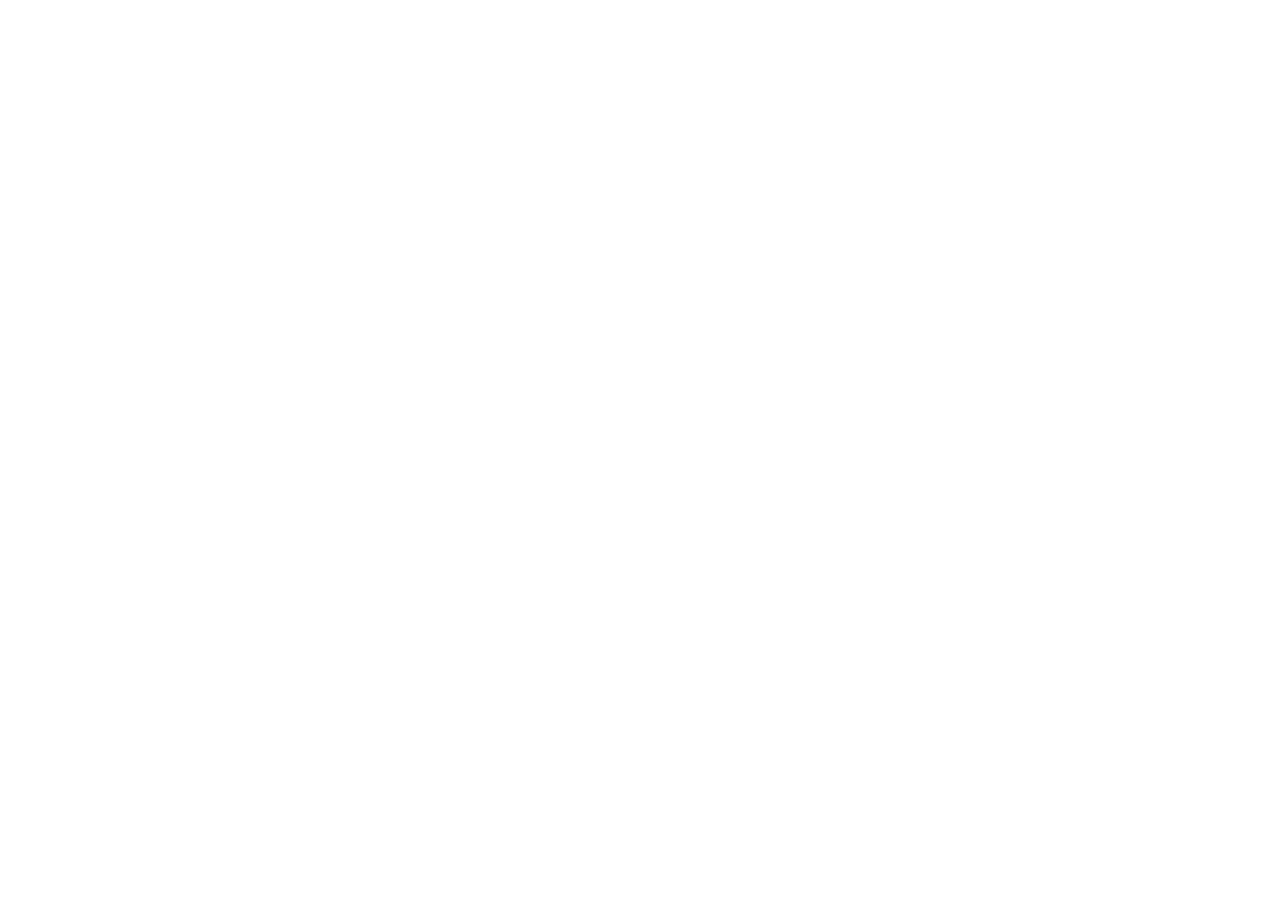
==== index.html @ c9f0e879 "archivo base" ====
<!DOCTYPE html>
<html lang="en">
<head>
  <meta charset="UTF-8">
  <meta name="viewport" content="width=device-width, initial-scale=1.0">
  <meta http-equiv="X-UA-Compatible" content="ie=edge">
  <link rel="stylesheet" href="assets/css/style.css">
  <title>Medium</title>
</head>
<body>

<script type="text/javascript" src="assets/js/app.js"></script>
</body>
</html>
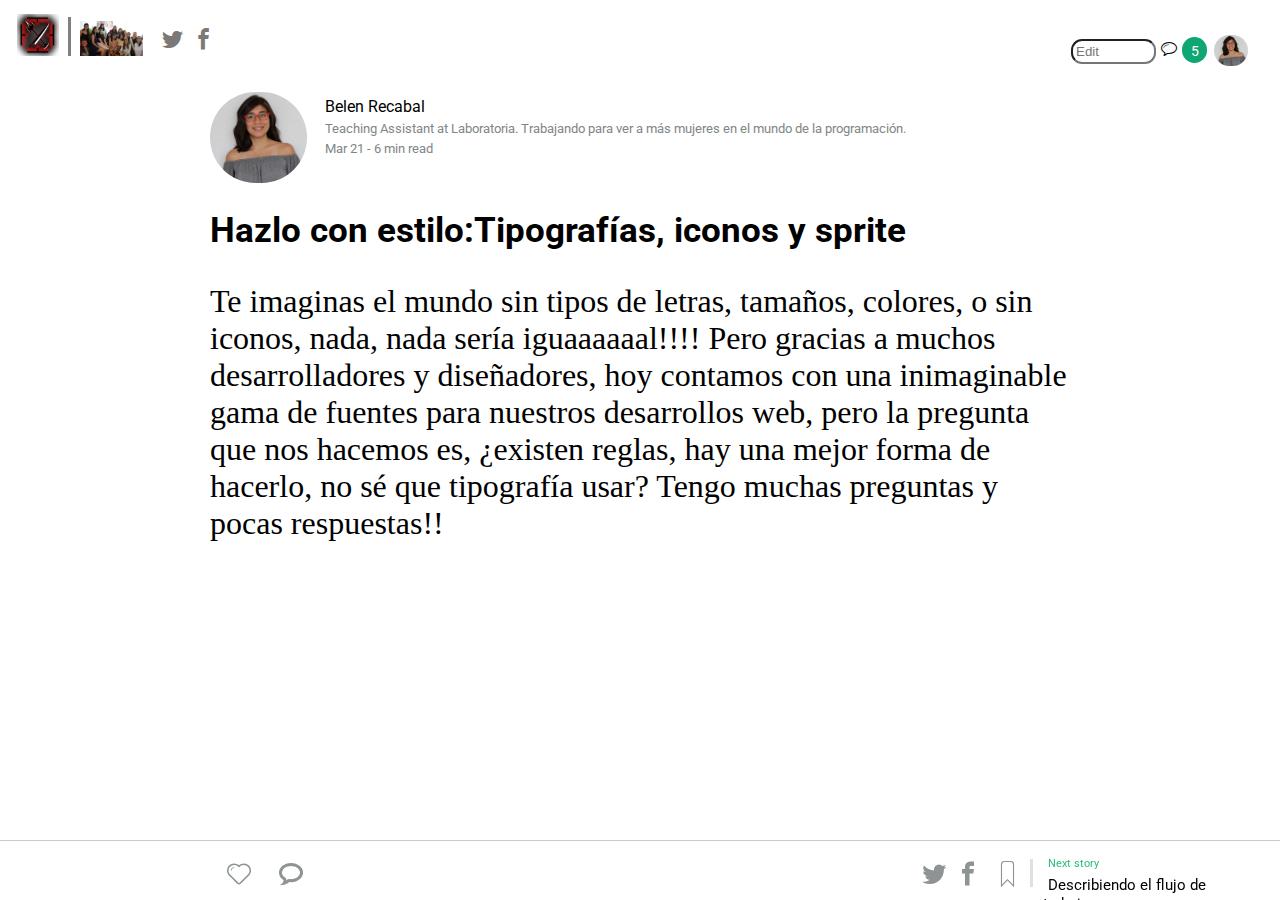
==== commit ad340cdd: "proyecto terminado" ====
--- a/index.html
+++ b/index.html
@@ -4,6 +4,8 @@
   <meta charset="UTF-8">
   <meta name="viewport" content="width=device-width, initial-scale=1.0">
   <meta http-equiv="X-UA-Compatible" content="ie=edge">
+  <link href="https://fonts.googleapis.com/css?family=Roboto" rel="stylesheet">
+  <link rel="stylesheet" href="assets/fonts/style.css">
   <link rel="stylesheet" href="assets/css/style.css">
   <title>Medium</title>
 </head>
--- a/assets/fonts/style.css
+++ b/assets/fonts/style.css
@@ -0,0 +1,45 @@
+@font-face {
+  font-family: 'icomoon';
+  src:  url('fonts/icomoon.eot?w75k35');
+  src:  url('fonts/icomoon.eot?w75k35#iefix') format('embedded-opentype'),
+    url('fonts/icomoon.ttf?w75k35') format('truetype'),
+    url('fonts/icomoon.woff?w75k35') format('woff'),
+    url('fonts/icomoon.svg?w75k35#icomoon') format('svg');
+  font-weight: normal;
+  font-style: normal;
+}
+
+[class^="icon-"], [class*=" icon-"] {
+  /* use !important to prevent issues with browser extensions that change fonts */
+  font-family: 'icomoon' !important;
+  speak: none;
+  font-style: normal;
+  font-weight: normal;
+  font-variant: normal;
+  text-transform: none;
+  line-height: 1;
+
+  /* Better Font Rendering =========== */
+  -webkit-font-smoothing: antialiased;
+  -moz-osx-font-smoothing: grayscale;
+}
+
+.icon-bubble2:before {
+  content: "\e96e";
+}
+.icon-facebook:before {
+  content: "\ea90";
+}
+.icon-twitter:before {
+  content: "\ea96";
+}
+.icon-heart:before {
+  content: "\e900";
+}
+.icon-bubble:before {
+  content: "\e901";
+}
+.icon-bookmark:before {
+  content: "\e902";
+}
+
--- a/assets/css/style.css
+++ b/assets/css/style.css
@@ -0,0 +1,196 @@
+body{
+  margin: 0 auto;
+  padding: 0 auto;
+  font-family: 'Roboto', sans-serif;
+}
+
+#cabecera{
+  margin: 0;
+  margin-top: 14px;
+  margin-left: 17px;
+}
+
+#logo{
+  display: inline-block;
+  box-sizing: border-box;
+  width: 42px;
+  height: 42px;
+}
+
+.logo, .img, .autor, .autorCont{
+  width: 100%;
+  height: 100%;
+}
+
+#raya{
+  display: inline-block;
+  height: 39px;
+  width: 3px;
+  background-color: #80807c;
+  margin: auto 9px;
+}
+
+#img-cont{
+  display: inline-block;
+  box-sizing: border-box;
+  height: 35px;
+  width: 63px;
+}
+
+.redes{
+  position: absolute;
+  display: inline-block;
+  top: 28px;
+  margin: 0;
+  margin-left: 14px;
+  color: #7d7878;
+  font-size: 21px;
+}
+
+span{
+  margin: 5px;
+}
+
+#buscar{
+  display: inline-block;
+  margin-left: 58rem;
+  box-sizing: border-box;
+  margin-top: 0px;
+}
+
+input{
+  border-radius: 11px;
+  width: 75px;
+  padding: 3px;
+}
+
+#num{
+  display: inline-block;
+  border-radius: 50px;
+  background-color: #0ea773;
+  width: 25px;
+  height: 20px;
+  text-align: center;
+  font-size: 14px;
+  padding-top: 6px;
+  color: white;
+}
+
+#autor{
+  display: inline-block;
+  overflow: hidden;
+  border-radius: 50px;
+  width: 34px;
+  height: 31px;
+  margin-left: 7px;
+  margin-bottom: -10px;
+}
+
+/*estilos para el contenido  central  de la pagina */
+
+section{
+  margin: 28px 210px;
+}
+
+#contAutor{
+  display: inline-block;
+  position: relative;
+}
+
+#autorCont{
+  position: relative;
+  display: inline-block;
+  width: 97px;
+  height: 91px;
+  border-radius: 50px;
+  overflow: hidden;
+}
+
+#Info{
+  position: absolute;
+  left: 100px;
+  top: 0px;
+  width: 800px;
+  height: 100px;
+  margin: 0 10px;
+}
+
+.text-autor{
+      display: block;
+}
+
+#text1, #text2{
+  color: #7f8686;
+  font-size: 13px;
+}
+
+h1{
+  font-size: 35px;
+}
+
+p{
+  font-size: 32px;
+font-family: auto;
+}
+
+footer{
+  padding: 10px 0px 10px 213px;
+  border-top: 1px solid;
+  border-color: #cacaca;
+  position: fixed;
+  bottom: 0px;
+  width: 100%;
+  background-color: white;
+}
+
+.icon, .iconFinal{
+  font-size: 1.5rem;
+  margin: 14px;
+  color: #8e9494;
+}
+
+.icon-heart:hover {
+color: red;
+}
+
+.icon-bookmark{
+  font-size: 35px;
+  position: relative;
+  top: 5px;
+}
+
+.iconFinal, .raya, .texFinal{
+  display: inline-block;
+}
+
+.raya{
+  width: 3px;
+  height: 28px;
+  position: relative;
+  bottom: -3px;
+  background-color: rgba(224, 224, 224, 0.99);
+}
+
+.iconFinal{
+  margin: 0;
+  margin-left: 600px;
+}
+
+.texFinal{
+  width: 210px;
+  margin-top: 1px;
+  margin-left: 10px;
+  position: absolute;
+  height: 41px;
+  box-sizing: border-box;
+}
+
+.green{
+  display: block;
+  font-size: 11px;
+  color: #2abd7a;
+}
+
+.textFinal{
+  font-size: 15px
+}
